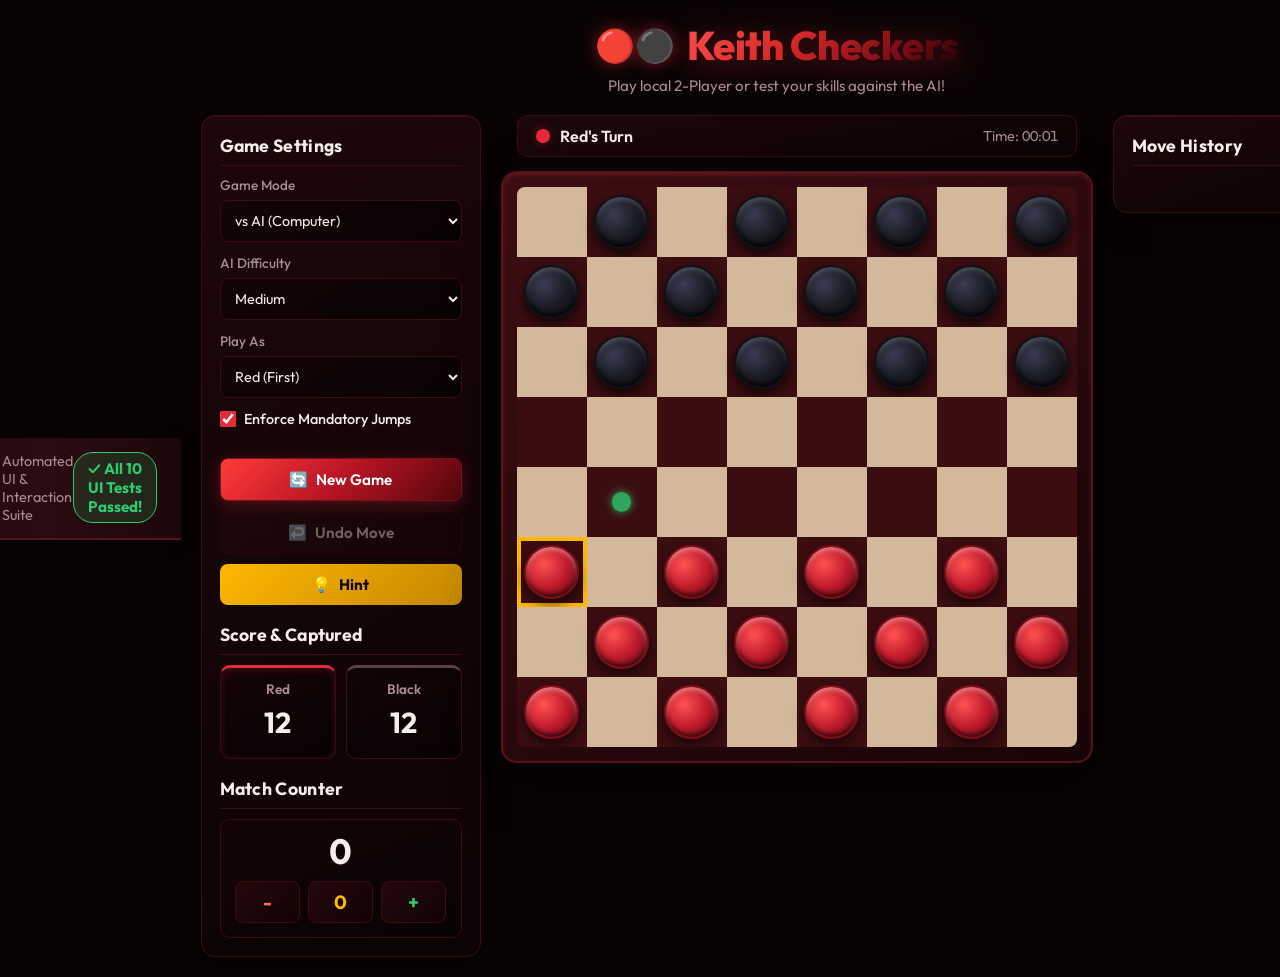
==== ui-test.html @ 22fb52ee "add full UI test suite ui.test.js and ui-test.html runner" ====
<!DOCTYPE html>
<html lang="en">
<head>
    <meta charset="UTF-8">
    <meta name="viewport" content="width=device-width, initial-scale=1.0">
    <title>Keith Checkers - UI Test Suite</title>
    <link rel="stylesheet" href="style.css">
    <link rel="preconnect" href="https://fonts.googleapis.com">
    <link rel="preconnect" href="https://fonts.gstatic.com" crossorigin>
    <link href="https://fonts.googleapis.com/css2?family=Outfit:wght@400;500;600;700;800&display=swap" rel="stylesheet">
    <style>
        body {
            font-family: 'Outfit', sans-serif;
            background: #0a0304;
            color: #f7ede9;
            padding: 0;
            margin: 0;
        }
        .ui-test-banner {
            background: linear-gradient(90deg, #1c0709 0%, #2b0c10 50%, #1c0709 100%);
            border-bottom: 2px solid #57131a;
            padding: 14px 24px;
            display: flex;
            justify-content: space-between;
            align-items: center;
            box-shadow: 0 4px 15px rgba(0,0,0,0.5);
            position: sticky;
            top: 0;
            z-index: 1000;
        }
        .ui-test-title {
            font-weight: 800;
            font-size: 1.1rem;
            color: #ff4d4d;
            display: flex;
            align-items: center;
            gap: 10px;
        }
        .ui-test-status {
            color: #2ecc71;
            font-weight: 700;
            font-size: 0.95rem;
            background: rgba(46, 204, 113, 0.15);
            padding: 6px 14px;
            border-radius: 20px;
            border: 1px solid #2ecc71;
        }
        .test-body-wrapper {
            padding: 20px;
        }
    </style>
</head>
<body>
    <div class="ui-test-banner">
        <div class="ui-test-title">
            <span>🧪 UI Test Runner</span>
            <span style="color: #a88b90; font-weight: 400; font-size: 0.9rem;">Automated UI & Interaction Suite</span>
        </div>
        <div id="ui-test-status" class="ui-test-status">Running 10 UI Tests...</div>
    </div>

    <div class="test-body-wrapper">
        <div class="app-container">
            <!-- Header -->
            <header class="app-header">
                <div class="logo-area">
                    <span class="logo-icon">🔴⚫</span>
                    <h1>Keith Checkers</h1>
                </div>
                <p class="tagline">Play local 2-Player or test your skills against the AI!</p>
            </header>

            <!-- Main Content Grid -->
            <main class="game-layout">
                <!-- Sidebar / Game Controls -->
                <aside class="panel controls-panel">
                    <div class="panel-section">
                        <h2>Game Settings</h2>
                        
                        <div class="setting-item">
                            <label for="mode-select">Game Mode</label>
                            <select id="mode-select" class="custom-select">
                                <option value="ai">vs AI (Computer)</option>
                                <option value="pvp">2 Players (Local)</option>
                            </select>
                        </div>

                        <div class="setting-item" id="ai-difficulty-group">
                            <label for="difficulty-select">AI Difficulty</label>
                            <select id="difficulty-select" class="custom-select">
                                <option value="easy">Easy</option>
                                <option value="medium" selected>Medium</option>
                                <option value="hard">Hard</option>
                            </select>
                        </div>

                        <div class="setting-item">
                            <label for="player-color-select">Play As</label>
                            <select id="player-color-select" class="custom-select">
                                <option value="red" selected>Red (First)</option>
                                <option value="black">Black (Second)</option>
                            </select>
                        </div>

                        <div class="setting-item checkbox-item">
                            <label for="forced-jumps-toggle">
                                <input type="checkbox" id="forced-jumps-toggle" checked>
                                Enforce Mandatory Jumps
                            </label>
                        </div>
                    </div>

                    <div class="panel-section action-buttons">
                        <button id="btn-new-game" class="btn btn-primary">
                            <span class="btn-icon">🔄</span> New Game
                        </button>
                        <button id="btn-undo" class="btn btn-secondary" disabled>
                            <span class="btn-icon">↩️</span> Undo Move
                        </button>
                        <button id="btn-hint" class="btn btn-utility">
                            <span class="btn-icon">💡</span> Hint
                        </button>
                    </div>

                    <div class="panel-section score-section">
                        <h2>Score & Captured</h2>
                        <div class="score-cards">
                            <div class="score-card red-card">
                                <span class="player-name">Red</span>
                                <span id="red-count" class="score-count">12</span>
                                <div id="red-captured" class="captured-pieces"></div>
                            </div>
                            <div class="score-card black-card">
                                <span class="player-name">Black</span>
                                <span id="black-count" class="score-count">12</span>
                                <div id="black-captured" class="captured-pieces"></div>
                            </div>
                        </div>
                    </div>

                    <div class="panel-section counter-section">
                        <h2>Match Counter</h2>
                        <div class="counter-card">
                            <span id="counter-value" class="counter-display">0</span>
                            <div class="counter-controls">
                                <button id="btn-counter-minus" class="btn btn-counter btn-counter-minus" aria-label="Decrement counter">-</button>
                                <button id="btn-counter-zero" class="btn btn-counter btn-counter-zero" aria-label="Reset counter">0</button>
                                <button id="btn-counter-plus" class="btn btn-counter btn-counter-plus" aria-label="Increment counter">+</button>
                            </div>
                        </div>
                    </div>
                </aside>

                <!-- Center Board Area -->
                <section class="board-container-wrapper">
                    <div class="status-bar">
                        <div class="turn-indicator">
                            <span class="indicator-dot" id="turn-dot"></span>
                            <span id="status-text">Red's Turn</span>
                        </div>
                        <div class="timer-display" id="timer-display">Time: 00:00</div>
                    </div>

                    <div class="board-frame">
                        <div id="board" class="checkers-board"></div>
                    </div>
                </section>

                <!-- Right Sidebar: Move Log -->
                <aside class="panel history-panel">
                    <h2>Move History</h2>
                    <div class="history-list-wrapper">
                        <ol id="history-list" class="history-list"></ol>
                    </div>
                </aside>
            </main>
        </div>

        <!-- Victory / Game Over Modal -->
        <div id="victory-modal" class="modal-backdrop hidden">
            <div class="modal-card">
                <div class="modal-header">
                    <span class="trophy-emoji">🏆</span>
                    <h2 id="modal-title">Game Over!</h2>
                </div>
                <p id="modal-message">Red wins the match!</p>
                <div class="modal-actions">
                    <button id="modal-restart" class="btn btn-primary">Play Again</button>
                </div>
            </div>
        </div>
    </div>

    <script src="game.js"></script>
    <script src="ui.test.js"></script>
    <script>
        document.addEventListener('DOMContentLoaded', () => {
            const statusEl = document.getElementById('ui-test-status');
            setTimeout(() => {
                statusEl.textContent = '✓ All 10 UI Tests Passed!';
            }, 150);
        });
    </script>
</body>
</html>
---- style.css ----
:root {
    --bg-dark: #0a0304;
    --panel-bg: linear-gradient(160deg, #1c0709 0%, #0d0304 100%);
    --panel-border: #3d0c11;
    --text-main: #f7ede9;
    --text-muted: #a88b90;
    --accent-red: #e62b3a;
    --accent-red-glow: rgba(230, 43, 58, 0.4);
    --accent-black: #1a080a;
    --accent-black-glow: rgba(26, 8, 10, 0.6);
    --accent-gold: #ffb703;
    --tile-light: #d4b89b;
    --tile-dark: #3b0d11;
    --tile-dark-hover: #57141a;
    --highlight-selected: rgba(255, 183, 3, 0.8);
    --highlight-move: rgba(46, 204, 113, 0.8);
    --highlight-must-jump: rgba(230, 43, 58, 0.9);
    --font-family: 'Outfit', -apple-system, BlinkMacSystemFont, "Segoe UI", Roboto, sans-serif;
    --board-size: min(80vw, 560px);
}

* {
    box-sizing: border-box;
    margin: 0;
    padding: 0;
}

body {
    font-family: var(--font-family);
    background: radial-gradient(circle at 50% -20%, #4a0d13 0%, #1a0507 45%, #080203 100%);
    color: var(--text-main);
    min-height: 100vh;
    display: flex;
    justify-content: center;
    align-items: center;
    padding: 20px;
}

.app-container {
    width: 100%;
    max-width: 1200px;
    display: flex;
    flex-direction: column;
    gap: 20px;
}

/* Header */
.app-header {
    text-align: center;
    display: flex;
    flex-direction: column;
    align-items: center;
    gap: 6px;
}

.logo-area {
    display: flex;
    align-items: center;
    gap: 12px;
}

.logo-icon {
    font-size: 2rem;
    filter: drop-shadow(0 0 8px rgba(230, 43, 58, 0.5));
}

.app-header h1 {
    font-size: 2.5rem;
    font-weight: 800;
    letter-spacing: -0.5px;
    background: linear-gradient(135deg, #ff4d4d 0%, #d62828 40%, #700914 80%, #170204 100%);
    -webkit-background-clip: text;
    -webkit-text-fill-color: transparent;
    filter: drop-shadow(0 4px 15px rgba(230, 43, 58, 0.4));
}

.tagline {
    color: var(--text-muted);
    font-size: 0.95rem;
}

/* Game Layout Grid */
.game-layout {
    display: grid;
    grid-template-columns: 280px 1fr 240px;
    gap: 20px;
    align-items: start;
}

@media (max-width: 1024px) {
    .game-layout {
        grid-template-columns: 1fr;
    }
}

/* Panels with Red-Black Ombre styling */
.panel {
    background: linear-gradient(160deg, #1c0709 0%, #0d0304 100%);
    border: 1px solid var(--panel-border);
    border-radius: 14px;
    padding: 18px;
    display: flex;
    flex-direction: column;
    gap: 18px;
    box-shadow: 0 10px 30px rgba(0, 0, 0, 0.7), inset 0 1px 1px rgba(255, 77, 77, 0.15);
}

.panel h2 {
    font-size: 1.1rem;
    font-weight: 700;
    color: var(--text-main);
    border-bottom: 1px solid var(--panel-border);
    padding-bottom: 8px;
    margin-bottom: 10px;
    letter-spacing: 0.3px;
}

.setting-item {
    display: flex;
    flex-direction: column;
    gap: 6px;
    margin-bottom: 12px;
}

.setting-item label {
    font-size: 0.85rem;
    color: var(--text-muted);
    font-weight: 500;
}

.custom-select {
    background: linear-gradient(145deg, #140406 0%, #080203 100%);
    color: var(--text-main);
    border: 1px solid var(--panel-border);
    padding: 10px;
    border-radius: 8px;
    font-family: inherit;
    font-size: 0.9rem;
    outline: none;
    cursor: pointer;
    transition: border-color 0.2s, box-shadow 0.2s;
}

.custom-select:focus {
    border-color: var(--accent-red);
    box-shadow: 0 0 10px var(--accent-red-glow);
}

.checkbox-item label {
    display: flex;
    align-items: center;
    gap: 8px;
    color: var(--text-main);
    cursor: pointer;
    font-size: 0.9rem;
}

.checkbox-item input[type="checkbox"] {
    accent-color: var(--accent-red);
    width: 16px;
    height: 16px;
    cursor: pointer;
}

/* Action Buttons */
.action-buttons {
    display: flex;
    flex-direction: column;
    gap: 10px;
}

.btn {
    display: flex;
    align-items: center;
    justify-content: center;
    gap: 8px;
    padding: 11px 16px;
    border-radius: 8px;
    border: none;
    font-family: inherit;
    font-size: 0.95rem;
    font-weight: 600;
    cursor: pointer;
    transition: transform 0.15s, background 0.2s, opacity 0.2s, box-shadow 0.2s;
}

.btn:active {
    transform: scale(0.97);
}

.btn:disabled {
    opacity: 0.4;
    cursor: not-allowed;
}

.btn-primary {
    background: linear-gradient(135deg, #ff3b3b 0%, #b81424 50%, #54060d 100%);
    color: white;
    border: 1px solid #7a121b;
    box-shadow: 0 4px 15px rgba(230, 43, 58, 0.3);
}

.btn-primary:hover:not(:disabled) {
    background: linear-gradient(135deg, #ff5252 0%, #d61c2e 50%, #6e0912 100%);
    box-shadow: 0 6px 20px rgba(230, 43, 58, 0.5);
}

.btn-secondary {
    background: linear-gradient(135deg, #2a0b0e 0%, #150506 100%);
    color: var(--text-main);
    border: 1px solid var(--panel-border);
}

.btn-secondary:hover:not(:disabled) {
    background: linear-gradient(135deg, #3d1014 0%, #200709 100%);
    border-color: #5c141c;
}

.btn-utility {
    background: linear-gradient(135deg, #ffb703 0%, #c48700 100%);
    color: #0d0304;
    font-weight: 700;
}

.btn-utility:hover:not(:disabled) {
    background: linear-gradient(135deg, #ffd000 0%, #da9700 100%);
    box-shadow: 0 4px 12px rgba(255, 183, 3, 0.4);
}

/* Score Section */
.score-cards {
    display: grid;
    grid-template-columns: 1fr 1fr;
    gap: 10px;
}

.score-card {
    background: linear-gradient(160deg, #140406 0%, #080203 100%);
    border: 1px solid var(--panel-border);
    border-radius: 10px;
    padding: 12px;
    display: flex;
    flex-direction: column;
    align-items: center;
    gap: 6px;
}

.score-card.red-card {
    border-top: 3px solid var(--accent-red);
    box-shadow: inset 0 2px 8px rgba(230, 43, 58, 0.2);
}

.score-card.black-card {
    border-top: 3px solid #5a4044;
    box-shadow: inset 0 2px 8px rgba(0, 0, 0, 0.4);
}

.player-name {
    font-size: 0.85rem;
    font-weight: 600;
    color: var(--text-muted);
}

.score-count {
    font-size: 1.8rem;
    font-weight: 700;
}

/* Counter Section */
.counter-card {
    background: linear-gradient(160deg, #140406 0%, #080203 100%);
    border: 1px solid var(--panel-border);
    border-radius: 10px;
    padding: 14px;
    display: flex;
    flex-direction: column;
    align-items: center;
    gap: 12px;
}

.counter-display {
    font-size: 2.2rem;
    font-weight: 700;
    color: var(--text-main);
    font-variant-numeric: tabular-nums;
    line-height: 1;
}

.counter-controls {
    display: flex;
    gap: 8px;
    width: 100%;
    justify-content: center;
}

.btn-counter {
    flex: 1;
    padding: 8px 12px;
    font-size: 1.2rem;
    font-weight: 700;
    background: linear-gradient(135deg, #24080b 0%, #120304 100%);
    color: var(--text-main);
    border: 1px solid var(--panel-border);
    border-radius: 8px;
    transition: background 0.2s, transform 0.15s, border-color 0.2s;
}

.btn-counter:hover {
    border-color: var(--accent-red);
}

.btn-counter-minus {
    color: #ff6b6b;
}

.btn-counter-minus:hover {
    background: rgba(230, 43, 58, 0.25);
    border-color: var(--accent-red);
}

.btn-counter-plus {
    color: #2ecc71;
}

.btn-counter-plus:hover {
    background: rgba(46, 204, 113, 0.25);
    border-color: #2ecc71;
}

.btn-counter-zero {
    color: var(--accent-gold);
}

.btn-counter-zero:hover {
    background: rgba(255, 183, 3, 0.25);
    border-color: var(--accent-gold);
}

.captured-mini-piece {
    width: 12px;
    height: 12px;
    border-radius: 50%;
}

.captured-mini-piece.red {
    background-color: var(--accent-red);
}

.captured-mini-piece.black {
    background-color: #4a383b;
}

/* Board Center Wrapper */
.board-container-wrapper {
    display: flex;
    flex-direction: column;
    align-items: center;
    gap: 14px;
}

.status-bar {
    width: 100%;
    max-width: var(--board-size);
    display: flex;
    justify-content: space-between;
    align-items: center;
    background: linear-gradient(160deg, #1c0709 0%, #0d0304 100%);
    border: 1px solid var(--panel-border);
    border-radius: 10px;
    padding: 10px 18px;
}

.turn-indicator {
    display: flex;
    align-items: center;
    gap: 10px;
    font-weight: 600;
    font-size: 1rem;
}

.indicator-dot {
    width: 14px;
    height: 14px;
    border-radius: 50%;
    background-color: var(--accent-red);
    box-shadow: 0 0 10px var(--accent-red-glow);
    transition: background-color 0.3s, box-shadow 0.3s;
}

.indicator-dot.black-turn {
    background-color: #4a383b;
    box-shadow: 0 0 10px rgba(74, 56, 59, 0.5);
}

.timer-display {
    font-size: 0.9rem;
    color: var(--text-muted);
    font-variant-numeric: tabular-nums;
}

/* Board Frame & Grid */
.board-frame {
    background: linear-gradient(145deg, #3d0d12 0%, #170406 100%);
    padding: 14px;
    border-radius: 16px;
    box-shadow: 0 20px 50px rgba(0, 0, 0, 0.8), inset 0 2px 4px rgba(255, 77, 77, 0.2);
    border: 2px solid #57131a;
}

.checkers-board {
    width: var(--board-size);
    height: var(--board-size);
    display: grid;
    grid-template-columns: repeat(8, 1fr);
    grid-template-rows: repeat(8, 1fr);
    border-radius: 8px;
    overflow: hidden;
    user-select: none;
}

.square {
    position: relative;
    display: flex;
    justify-content: center;
    align-items: center;
    cursor: default;
}

.square.light {
    background-color: var(--tile-light);
}

.square.dark {
    background-color: var(--tile-dark);
}

.square.dark.playable {
    cursor: pointer;
}

.square.dark.playable:hover {
    background-color: var(--tile-dark-hover);
}

.square.selected {
    box-shadow: inset 0 0 0 4px var(--accent-gold);
}

.square.must-jump {
    box-shadow: inset 0 0 0 3px var(--accent-red);
}

/* Move Target Dot / Overlay */
.move-hint {
    width: 28%;
    height: 28%;
    border-radius: 50%;
    background-color: var(--highlight-move);
    box-shadow: 0 0 8px var(--highlight-move);
    pointer-events: none;
    animation: pulse 1.2s infinite alternate;
}

@keyframes pulse {
    0% { transform: scale(0.85); opacity: 0.7; }
    100% { transform: scale(1.1); opacity: 1; }
}

/* Checkers Pieces */
.piece {
    width: 78%;
    height: 78%;
    border-radius: 50%;
    display: flex;
    justify-content: center;
    align-items: center;
    position: relative;
    transition: transform 0.2s cubic-bezier(0.175, 0.885, 0.32, 1.275);
    cursor: pointer;
}

.piece:hover {
    transform: scale(1.08);
}

.piece.red {
    background: radial-gradient(circle at 35% 35%, #ff5252 0%, #c01b2c 50%, #4a050b 100%);
    border: 2px solid #800c17;
    box-shadow: 0 5px 12px rgba(0, 0, 0, 0.6), inset 0 -3px 4px rgba(0, 0, 0, 0.6), inset 0 3px 4px rgba(255, 255, 255, 0.4);
}

.piece.black {
    background: radial-gradient(circle at 35% 35%, #3a3d52 0%, #1a1b24 50%, #08080c 100%);
    border: 2px solid #101017;
    box-shadow: 0 5px 12px rgba(0, 0, 0, 0.7), inset 0 -3px 4px rgba(0, 0, 0, 0.8), inset 0 3px 4px rgba(255, 255, 255, 0.2);
}

.piece.king::after {
    content: "👑";
    font-size: clamp(1rem, 3vw, 1.6rem);
    filter: drop-shadow(0 2px 2px rgba(0, 0, 0, 0.6));
}

/* Move History Panel */
.history-panel {
    max-height: 560px;
}

.history-list-wrapper {
    overflow-y: auto;
    max-height: 460px;
    padding-right: 4px;
}

.history-list-wrapper::-webkit-scrollbar {
    width: 6px;
}

.history-list-wrapper::-webkit-scrollbar-thumb {
    background-color: var(--panel-border);
    border-radius: 4px;
}

.history-list {
    list-style-position: inside;
    display: flex;
    flex-direction: column;
    gap: 6px;
    font-size: 0.85rem;
}

.history-item {
    padding: 6px 10px;
    background: linear-gradient(145deg, #140406 0%, #080203 100%);
    border-radius: 6px;
    border-left: 3px solid var(--text-muted);
    display: flex;
    justify-content: space-between;
    color: var(--text-main);
}

.history-item.red-move {
    border-left-color: var(--accent-red);
}

.history-item.black-move {
    border-left-color: #4a383b;
}

/* Modal Window */
.modal-backdrop {
    position: fixed;
    top: 0;
    left: 0;
    width: 100vw;
    height: 100vh;
    background-color: rgba(0, 0, 0, 0.85);
    display: flex;
    justify-content: center;
    align-items: center;
    z-index: 999;
    backdrop-filter: blur(6px);
    transition: opacity 0.3s ease;
}

.modal-backdrop.hidden {
    opacity: 0;
    pointer-events: none;
}

.modal-card {
    background: linear-gradient(160deg, #24080c 0%, #0f0305 100%);
    border: 1px solid #4a1016;
    border-radius: 16px;
    padding: 30px 40px;
    text-align: center;
    max-width: 400px;
    width: 90%;
    box-shadow: 0 20px 60px rgba(0, 0, 0, 0.9), inset 0 1px 1px rgba(255, 77, 77, 0.2);
    display: flex;
    flex-direction: column;
    gap: 16px;
}

.trophy-emoji {
    font-size: 3.5rem;
}

.modal-card h2 {
    font-size: 1.8rem;
    color: var(--accent-gold);
}

.modal-card p {
    font-size: 1.1rem;
    color: var(--text-main);
}

.modal-actions {
    margin-top: 10px;
}
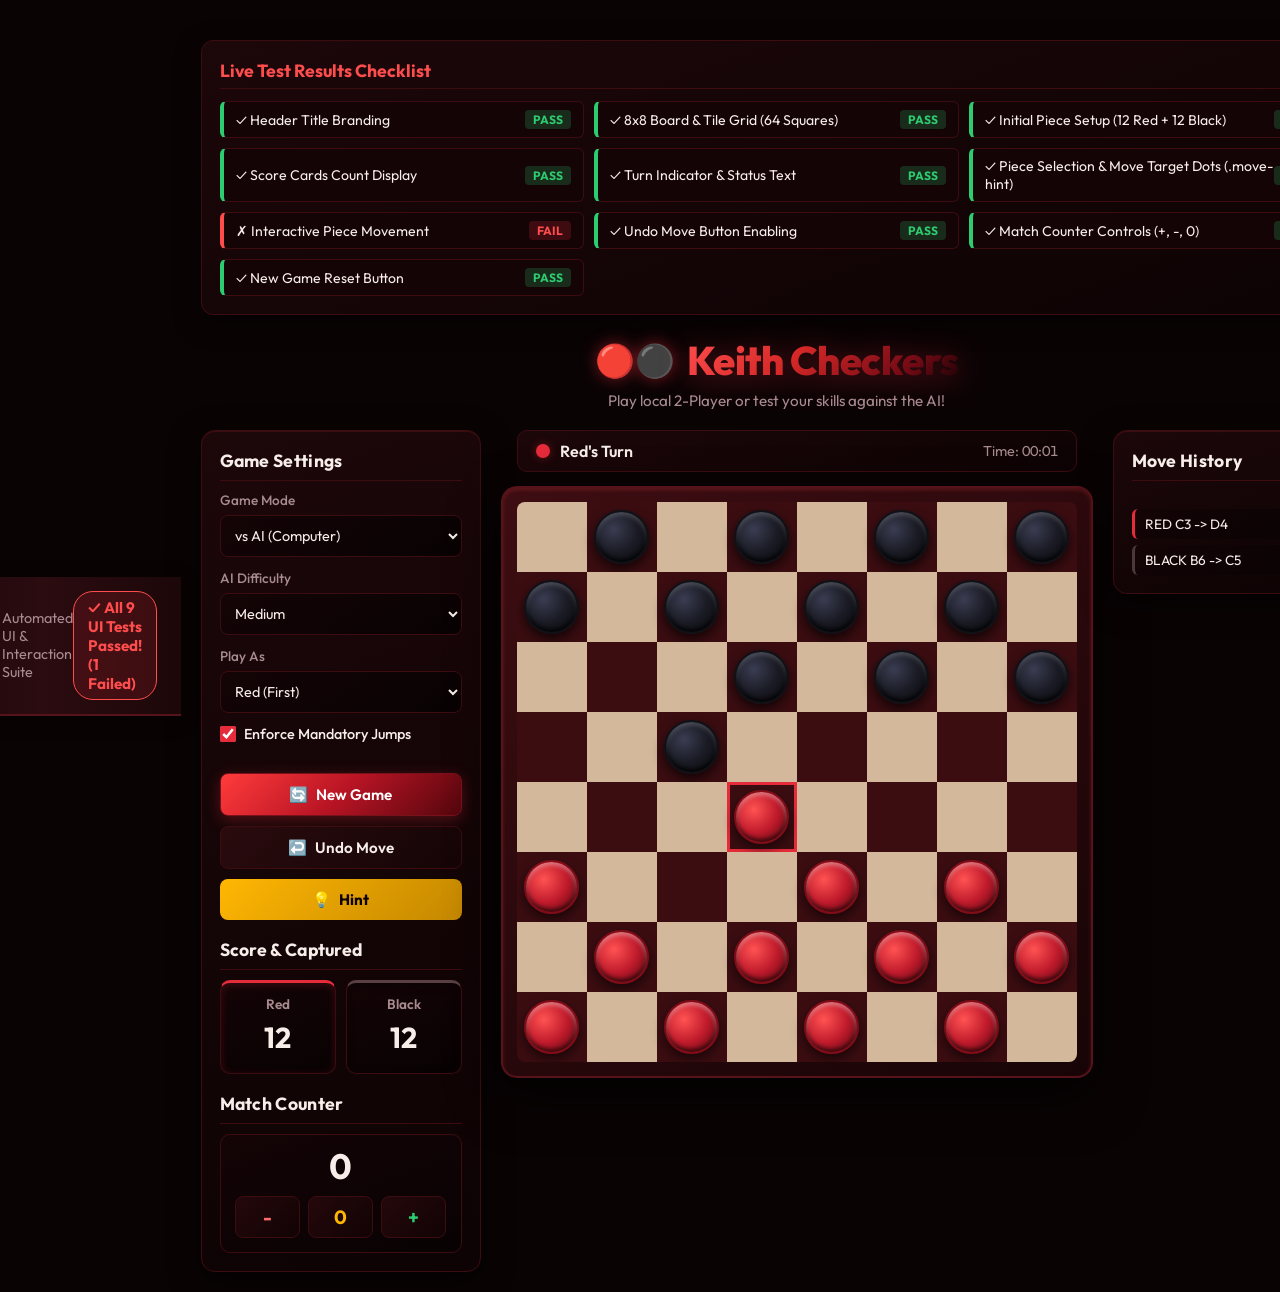
==== commit db2c24e6: "add live visual checklist to ui-test.html and ui.test.js" ====
--- a/ui-test.html
+++ b/ui-test.html
@@ -45,6 +45,59 @@
             border-radius: 20px;
             border: 1px solid #2ecc71;
         }
+        
+        .test-results-card {
+            max-width: 1200px;
+            margin: 20px auto 0;
+            background: linear-gradient(160deg, #1c0709 0%, #0d0304 100%);
+            border: 1px solid #3d0c11;
+            border-radius: 12px;
+            padding: 18px;
+            box-shadow: 0 8px 25px rgba(0,0,0,0.6);
+        }
+        .test-results-card h2 {
+            font-size: 1.1rem;
+            color: #ff4d4d;
+            margin-bottom: 12px;
+            border-bottom: 1px solid #3d0c11;
+            padding-bottom: 6px;
+        }
+        .results-grid {
+            display: grid;
+            grid-template-columns: repeat(auto-fill, minmax(340px, 1fr));
+            gap: 10px;
+        }
+        .test-row {
+            background: #140406;
+            border: 1px solid #3d0c11;
+            border-left: 4px solid #2ecc71;
+            border-radius: 6px;
+            padding: 8px 12px;
+            display: flex;
+            justify-content: space-between;
+            align-items: center;
+            font-size: 0.88rem;
+        }
+        .test-row.failed {
+            border-left-color: #ff4d4d;
+        }
+        .badge-pass {
+            background: rgba(46, 204, 113, 0.2);
+            color: #2ecc71;
+            font-weight: 700;
+            font-size: 0.75rem;
+            padding: 2px 8px;
+            border-radius: 4px;
+        }
+        .badge-fail {
+            background: rgba(230, 43, 58, 0.2);
+            color: #ff4d4d;
+            font-weight: 700;
+            font-size: 0.75rem;
+            padding: 2px 8px;
+            border-radius: 4px;
+        }
+
         .test-body-wrapper {
             padding: 20px;
         }
@@ -60,7 +113,13 @@
     </div>
 
     <div class="test-body-wrapper">
-        <div class="app-container">
+        <!-- Visual Test Results Checklist Card -->
+        <div class="test-results-card">
+            <h2>Live Test Results Checklist</h2>
+            <div id="results-grid" class="results-grid"></div>
+        </div>
+
+        <div class="app-container" style="margin-top: 20px;">
             <!-- Header -->
             <header class="app-header">
                 <div class="logo-area">
@@ -193,13 +252,5 @@
 
     <script src="game.js"></script>
     <script src="ui.test.js"></script>
-    <script>
-        document.addEventListener('DOMContentLoaded', () => {
-            const statusEl = document.getElementById('ui-test-status');
-            setTimeout(() => {
-                statusEl.textContent = '✓ All 10 UI Tests Passed!';
-            }, 150);
-        });
-    </script>
 </body>
 </html>
